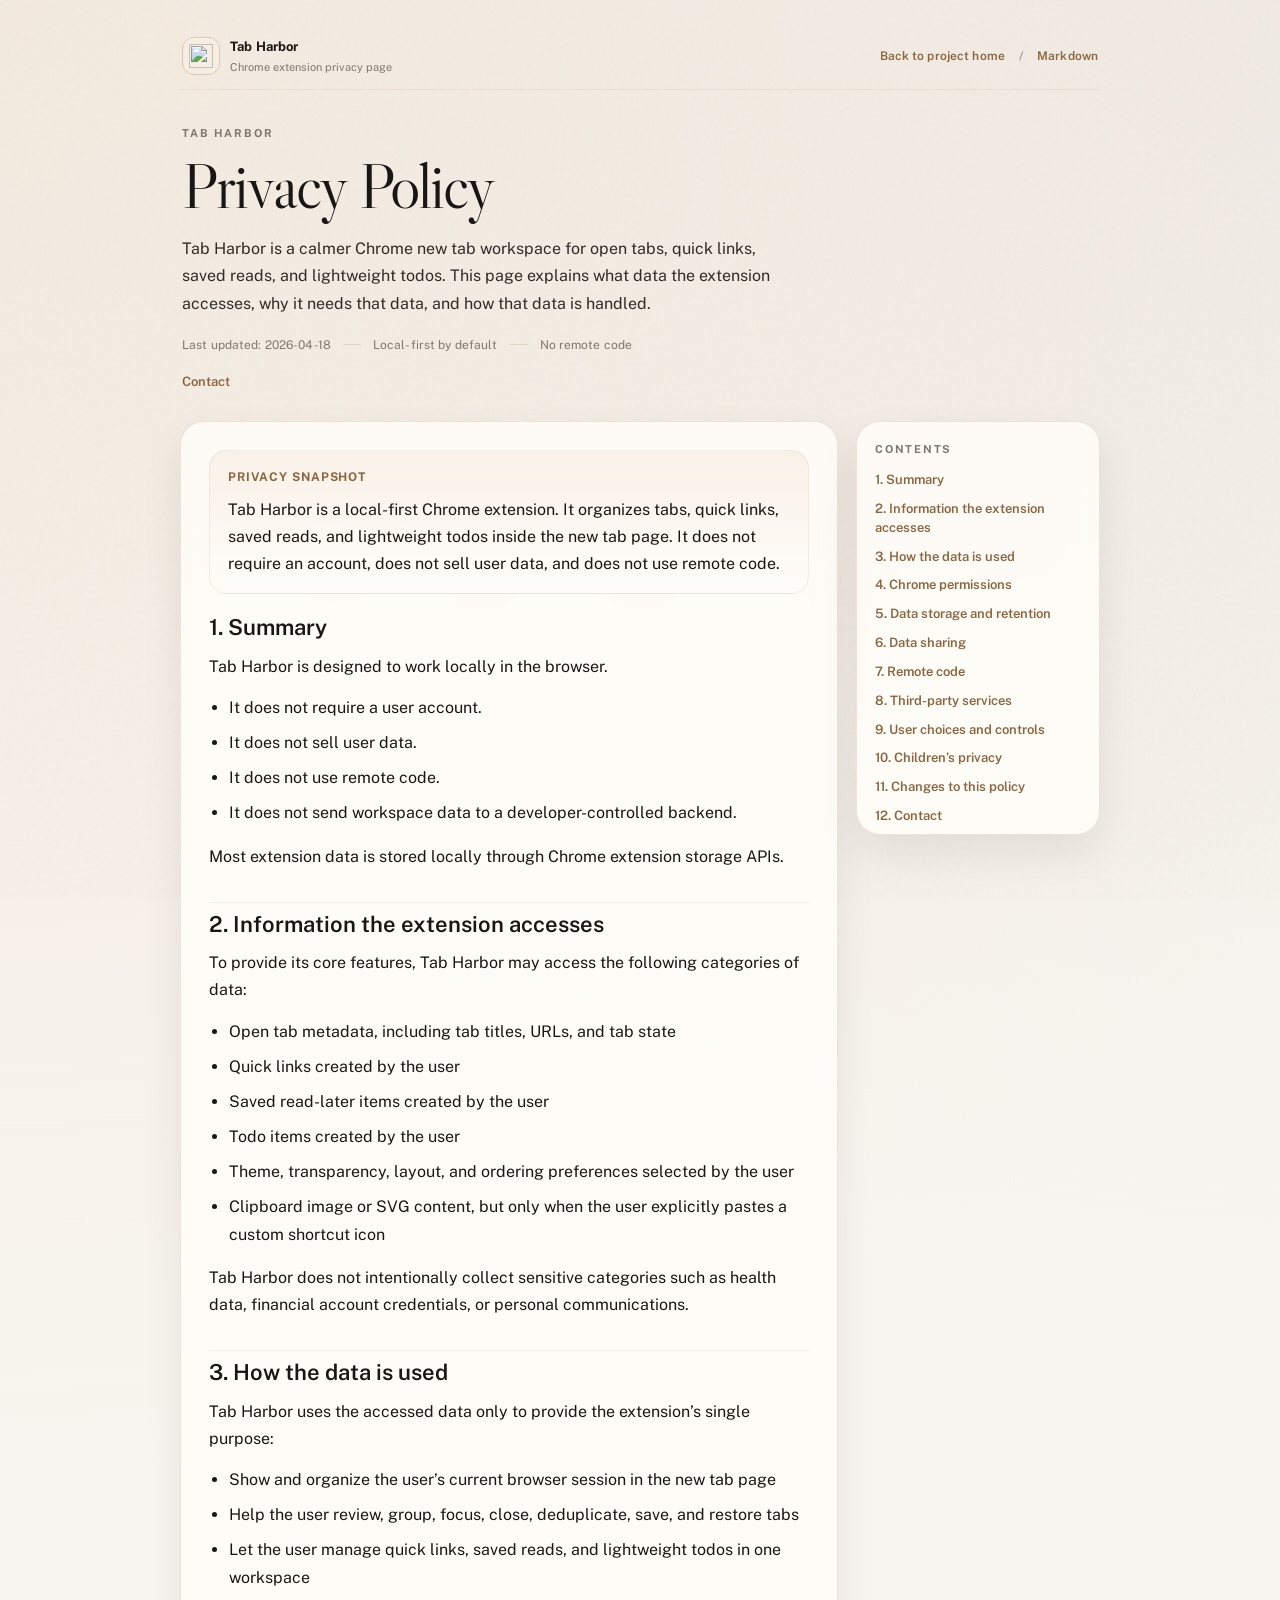
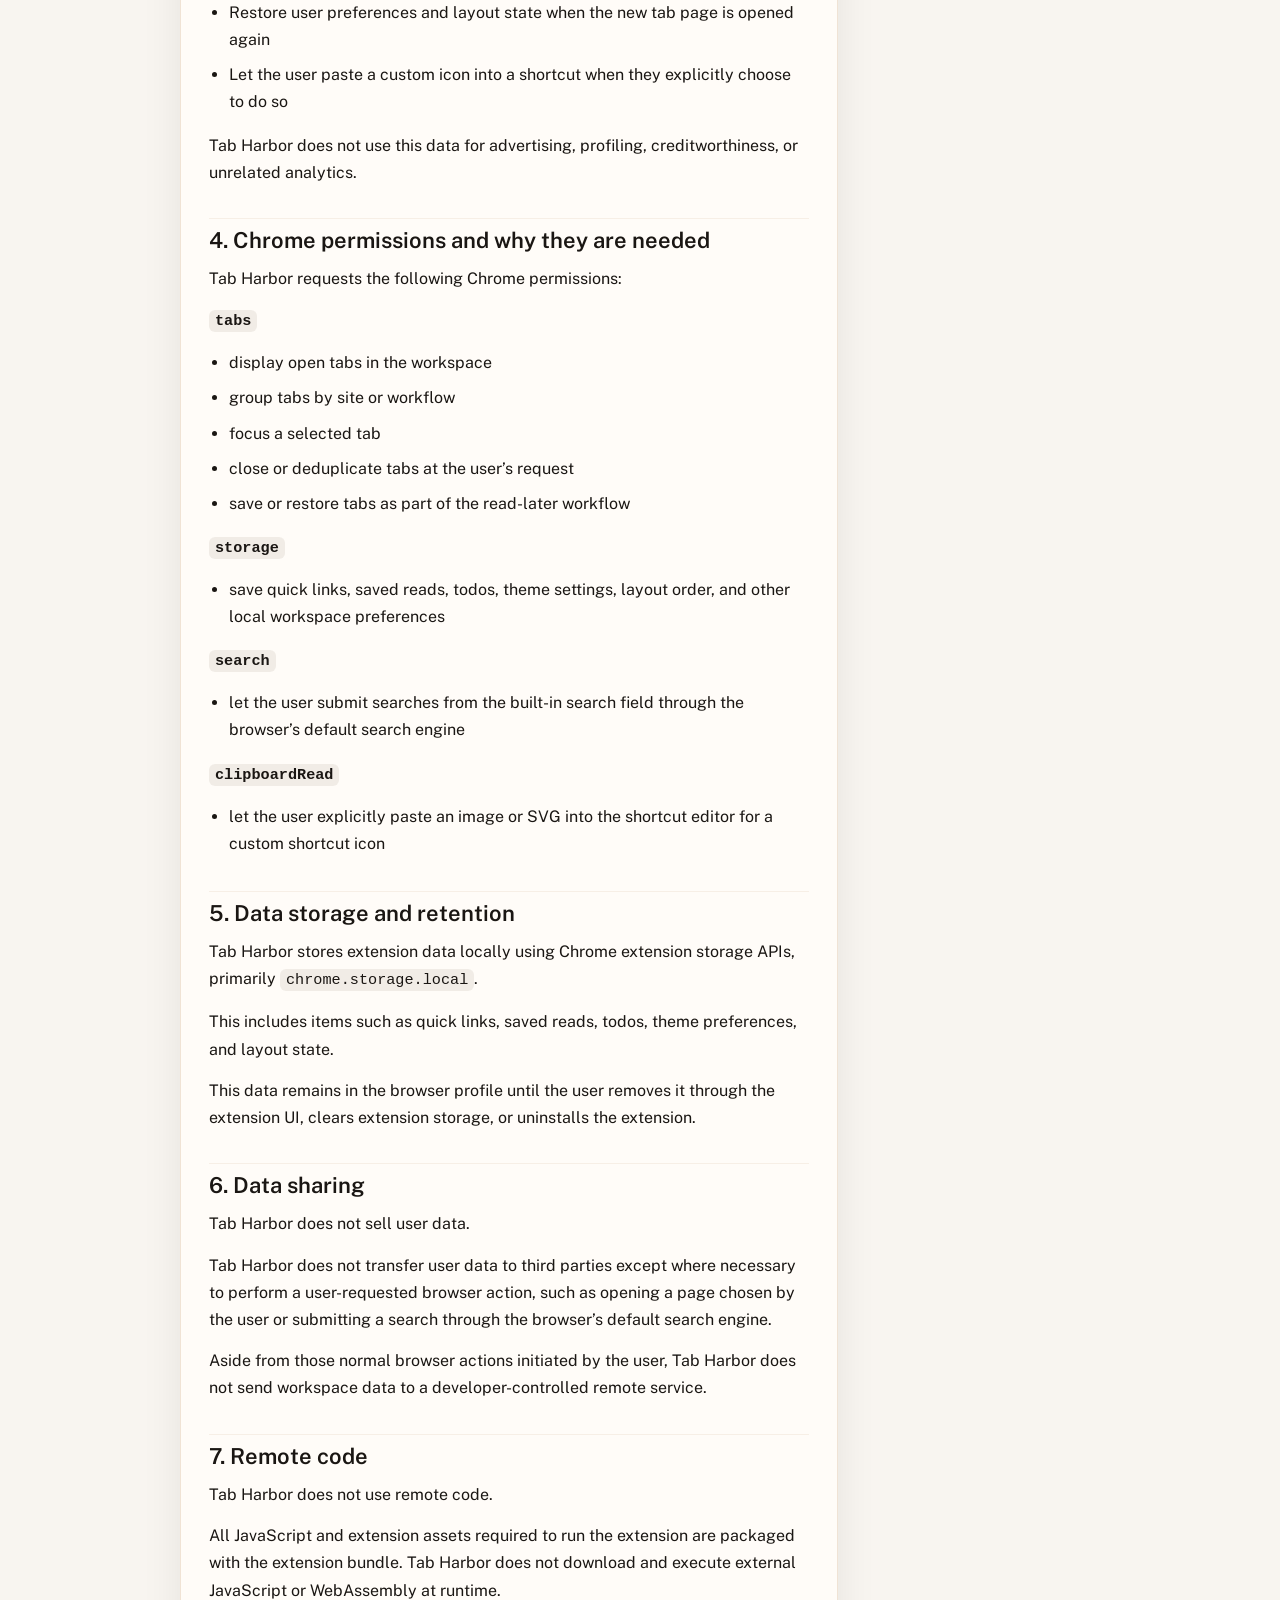
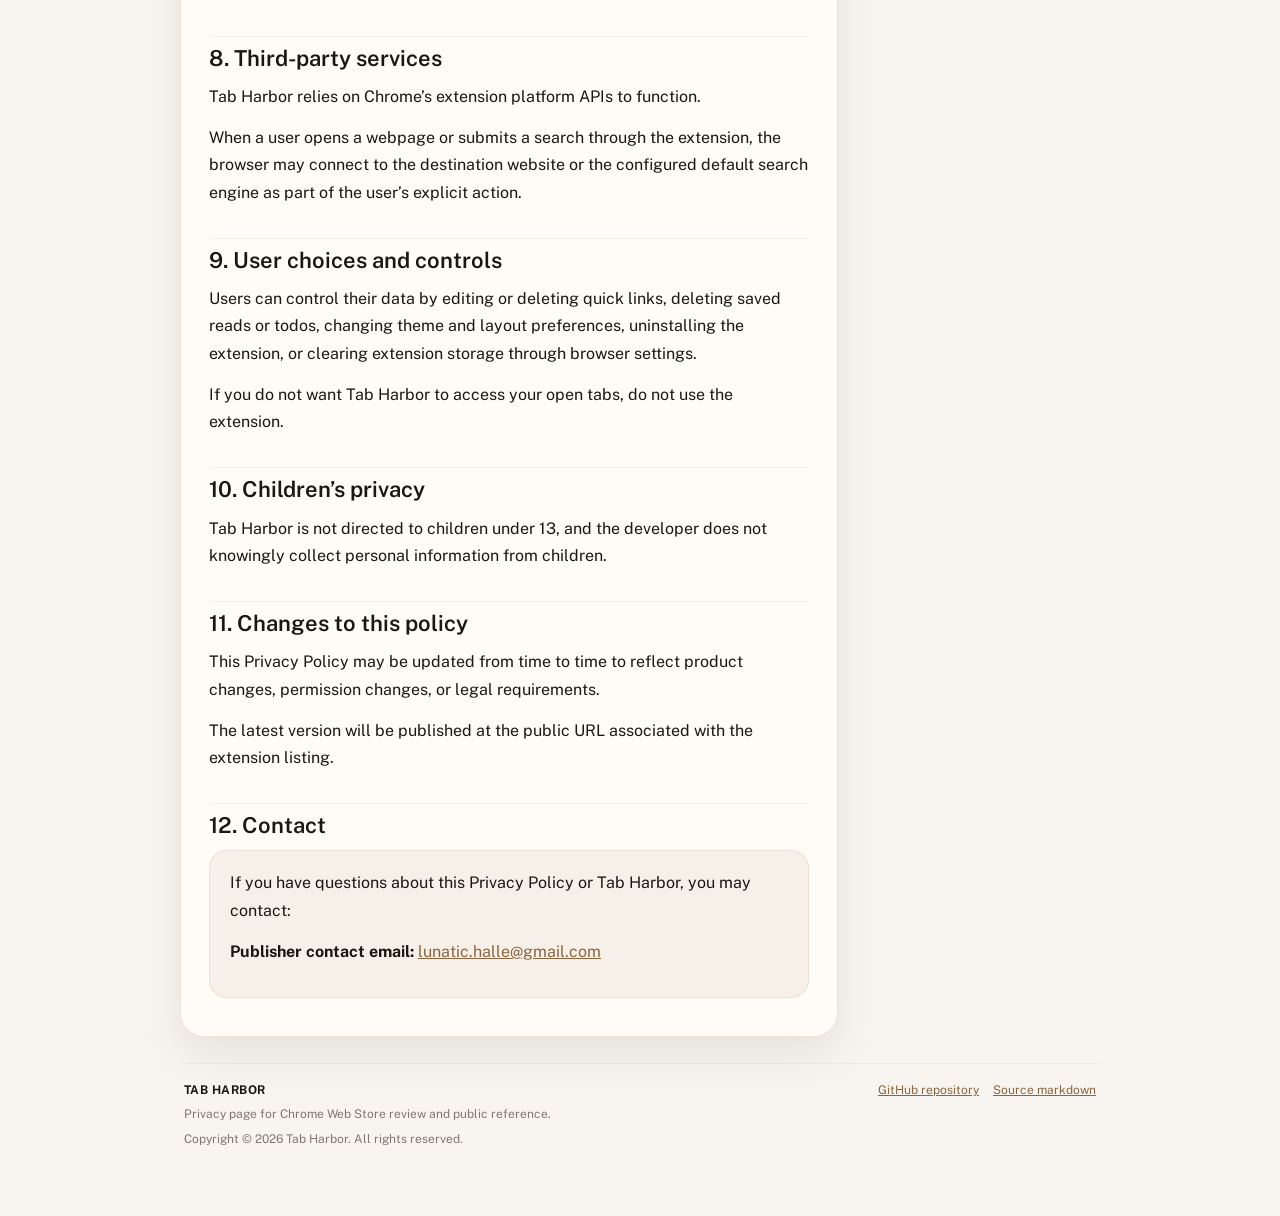
==== privacy.html @ 99d5b96b "Refactor privacy page layout and styles Simplify and reorganize styles and markup for the privacy pa" ====
<!DOCTYPE html>
<html lang="en">
<head>
  <meta charset="UTF-8">
  <meta name="viewport" content="width=device-width, initial-scale=1.0">
  <title>Tab Harbor Privacy Policy</title>
  <meta name="description" content="Privacy Policy for Tab Harbor, a calmer Chrome new tab workspace for tabs, quick links, saved reads, and lightweight todos.">
  <link rel="preconnect" href="https://fonts.googleapis.com">
  <link rel="preconnect" href="https://fonts.gstatic.com" crossorigin>
  <link href="https://fonts.googleapis.com/css2?family=Libre+Caslon+Display&family=Public+Sans:wght@400;500;600;700&display=swap" rel="stylesheet">
  <style>
    :root {
      --ink: #1a1613;
      --paper: #f8f5f0;
      --card: #fffdf9;
      --warm-gray: #e8e2da;
      --muted: #80776f;
      --accent: #8a653f;
      --accent-soft: #f2e7db;
      --accent-border: #d4b396;
      --shadow: 0 18px 42px rgba(26, 22, 19, 0.08);
      --line: rgba(212, 179, 150, 0.24);
    }

    * {
      box-sizing: border-box;
    }

    body {
      margin: 0;
      font-family: "Public Sans", sans-serif;
      color: var(--ink);
      background:
        radial-gradient(circle at top left, rgba(242, 231, 219, 0.8), transparent 34%),
        radial-gradient(circle at top right, rgba(232, 226, 218, 0.55), transparent 28%),
        var(--paper);
      line-height: 1.7;
    }

    body::before {
      content: "";
      position: fixed;
      inset: 0;
      pointer-events: none;
      opacity: 0.04;
      background-image: url("data:image/svg+xml,%3Csvg viewBox='0 0 256 256' xmlns='http://www.w3.org/2000/svg'%3E%3Cfilter id='noise'%3E%3CfeTurbulence type='fractalNoise' baseFrequency='0.85' numOctaves='4' stitchTiles='stitch'/%3E%3C/filter%3E%3Crect width='100%25' height='100%25' filter='url(%23noise)'/%3E%3C/svg%3E");
    }

    .page {
      width: min(920px, calc(100vw - 32px));
      margin: 0 auto;
      padding: 36px 0 72px;
      position: relative;
      z-index: 1;
    }

    .topbar {
      display: flex;
      align-items: center;
      justify-content: space-between;
      gap: 16px;
      margin-bottom: 28px;
      padding: 0 2px 12px;
      border-bottom: 1px solid var(--line);
    }

    .brandmark {
      display: inline-flex;
      align-items: center;
      gap: 10px;
      min-width: 0;
      color: var(--ink);
      text-decoration: none;
    }

    .brandmark-badge {
      width: 38px;
      height: 38px;
      border-radius: 12px;
      background: color-mix(in srgb, var(--accent-soft) 72%, var(--card) 28%);
      border: 1px solid color-mix(in srgb, var(--accent-border) 74%, var(--card) 26%);
      display: inline-flex;
      align-items: center;
      justify-content: center;
      box-shadow: inset 0 1px 0 rgba(255, 255, 255, 0.5);
      flex-shrink: 0;
      overflow: hidden;
    }

    .brandmark-badge img {
      width: 24px;
      height: 24px;
      display: block;
    }

    .brandmark-text {
      display: flex;
      flex-direction: column;
      min-width: 0;
    }

    .brandmark-title {
      font-size: 13px;
      font-weight: 700;
      letter-spacing: 0.01em;
    }

    .brandmark-meta {
      font-size: 11px;
      color: var(--muted);
    }

    .topbar-links {
      display: flex;
      flex-wrap: wrap;
      gap: 10px 14px;
      justify-content: flex-end;
    }

    .topbar-link {
      display: inline-flex;
      align-items: center;
      color: var(--accent);
      text-decoration: none;
      font-size: 12px;
      font-weight: 600;
      letter-spacing: 0.01em;
    }

    .topbar-link + .topbar-link::before {
      content: "/";
      margin-right: 14px;
      color: color-mix(in srgb, var(--muted) 76%, var(--paper) 24%);
    }

    .hero {
      padding: 6px 2px 28px;
    }

    .eyebrow {
      margin: 0 0 14px;
      font-size: 11px;
      letter-spacing: 0.18em;
      text-transform: uppercase;
      color: var(--muted);
      font-weight: 700;
    }

    h1 {
      margin: 0;
      font-family: "Libre Caslon Display", serif;
      font-size: clamp(42px, 7vw, 64px);
      line-height: 0.95;
      font-weight: 400;
      letter-spacing: -0.03em;
    }

    .subtitle {
      margin: 18px 0 0;
      max-width: 60ch;
      font-size: 16px;
      color: color-mix(in srgb, var(--ink) 78%, var(--muted) 22%);
    }

    .meta {
      display: flex;
      flex-wrap: wrap;
      gap: 8px 12px;
      margin-top: 18px;
      color: var(--muted);
      font-size: 12px;
      letter-spacing: 0.01em;
    }

    .meta-item {
      display: inline-flex;
      align-items: center;
      gap: 12px;
    }

    .meta-item + .meta-item::before {
      content: "";
      width: 18px;
      height: 1px;
      background: rgba(212, 179, 150, 0.45);
      transform: translateY(-1px);
    }

    .hero-links {
      display: flex;
      flex-wrap: wrap;
      gap: 10px 14px;
      margin-top: 16px;
    }

    .hero-link {
      color: var(--accent);
      text-decoration: none;
      font-size: 13px;
      font-weight: 600;
    }

    .layout {
      display: grid;
      grid-template-columns: minmax(0, 1fr) 244px;
      gap: 18px;
      align-items: start;
    }

    .card {
      background: rgba(255, 253, 249, 0.9);
      border: 1px solid rgba(212, 179, 150, 0.35);
      border-radius: 24px;
      box-shadow: var(--shadow);
      padding: 28px 28px 12px;
      backdrop-filter: blur(10px);
    }

    .toc-card {
      position: sticky;
      top: 18px;
      padding: 18px 18px 8px;
    }

    .toc-title {
      margin: 0 0 12px;
      font-size: 11px;
      letter-spacing: 0.16em;
      text-transform: uppercase;
      color: var(--muted);
      font-weight: 700;
    }

    .toc {
      display: grid;
      gap: 10px;
    }

    .toc a {
      color: var(--accent);
      text-decoration: none;
      font-size: 13px;
      font-weight: 600;
      line-height: 1.45;
    }

    .toc a:hover,
    .toc a:focus-visible {
      text-decoration: underline;
      text-underline-offset: 3px;
    }

    section {
      padding-bottom: 18px;
      margin-bottom: 8px;
      border-bottom: 1px solid rgba(212, 179, 150, 0.18);
    }

    section:last-of-type {
      border-bottom: none;
    }

    h2 {
      margin: 0 0 12px;
      font-size: 22px;
      line-height: 1.2;
      font-weight: 600;
      color: var(--ink);
    }

    .legal-note {
      margin: 0 0 20px;
      padding: 16px 18px;
      border-radius: 18px;
      border: 1px solid rgba(212, 179, 150, 0.24);
      background: linear-gradient(180deg, rgba(242, 231, 219, 0.54), rgba(255, 253, 249, 0.78));
    }

    .legal-note-title {
      margin: 0 0 8px;
      font-size: 12px;
      font-weight: 700;
      letter-spacing: 0.08em;
      text-transform: uppercase;
      color: var(--accent);
    }

    .legal-note p:last-child {
      margin-bottom: 0;
    }

    p {
      margin: 0 0 14px;
    }

    ul {
      margin: 0 0 16px;
      padding-left: 20px;
    }

    li {
      margin-bottom: 8px;
    }

    code {
      font-family: ui-monospace, SFMono-Regular, Menlo, monospace;
      font-size: 0.95em;
      background: rgba(232, 226, 218, 0.6);
      padding: 2px 6px;
      border-radius: 6px;
    }

    .contact {
      margin-top: 10px;
      padding: 18px 20px;
      border-radius: 18px;
      background: color-mix(in srgb, var(--accent-soft) 58%, var(--card) 42%);
      border: 1px solid rgba(212, 179, 150, 0.28);
    }

    .footer {
      display: grid;
      grid-template-columns: minmax(0, 1fr) auto;
      gap: 14px 20px;
      margin-top: 26px;
      padding: 16px 4px 0;
      border-top: 1px solid rgba(212, 179, 150, 0.2);
      color: var(--muted);
      font-size: 12px;
    }

    .footer-brand {
      display: flex;
      flex-direction: column;
      gap: 4px;
      min-width: 0;
    }

    .footer-title {
      color: var(--ink);
      font-size: 12px;
      font-weight: 700;
      letter-spacing: 0.04em;
      text-transform: uppercase;
    }

    .footer-links {
      display: flex;
      flex-wrap: wrap;
      gap: 10px 14px;
      justify-content: flex-end;
    }

    a {
      color: var(--accent);
    }

    a:hover,
    a:focus-visible {
      text-underline-offset: 3px;
    }

    @media (max-width: 900px) {
      .layout {
        grid-template-columns: 1fr;
      }

      .toc-card {
        position: static;
        order: -1;
      }

      .toc {
        grid-template-columns: repeat(auto-fit, minmax(220px, 1fr));
        gap: 10px 16px;
      }
    }

    @media (max-width: 720px) {
      .page {
        width: min(100vw - 24px, 920px);
        padding: 22px 0 42px;
      }

      .card {
        padding: 22px 20px 8px;
        border-radius: 20px;
      }

      .subtitle {
        font-size: 15px;
      }

      .topbar {
        padding-bottom: 12px;
        align-items: flex-start;
        flex-direction: column;
      }

      .topbar-links {
        justify-content: flex-start;
      }

      .footer {
        grid-template-columns: 1fr;
      }

      .footer-links {
        justify-content: flex-start;
      }
    }
  </style>
</head>
<body>
  <main class="page">
    <div class="topbar">
      <a class="brandmark" href="https://github.com/V-IOLE-T/tab-harbor" target="_blank" rel="noreferrer">
        <span class="brandmark-badge" aria-hidden="true">
          <img src="extension/icons/icon128.png" alt="">
        </span>
        <span class="brandmark-text">
          <span class="brandmark-title">Tab Harbor</span>
          <span class="brandmark-meta">Chrome extension privacy page</span>
        </span>
      </a>
      <div class="topbar-links">
        <a class="topbar-link" href="https://github.com/V-IOLE-T/tab-harbor" target="_blank" rel="noreferrer">Back to project home</a>
        <a class="topbar-link" href="https://github.com/V-IOLE-T/tab-harbor/blob/main/PRIVACY.md" target="_blank" rel="noreferrer">Markdown</a>
      </div>
    </div>

    <header class="hero">
      <p class="eyebrow">Tab Harbor</p>
      <h1>Privacy Policy</h1>
      <p class="subtitle">
        Tab Harbor is a calmer Chrome new tab workspace for open tabs, quick links, saved reads, and lightweight todos.
        This page explains what data the extension accesses, why it needs that data, and how that data is handled.
      </p>
      <div class="meta" aria-label="Policy metadata">
        <span class="meta-item">Last updated: 2026-04-18</span>
        <span class="meta-item">Local-first by default</span>
        <span class="meta-item">No remote code</span>
      </div>
      <div class="hero-links">
        <a class="hero-link" href="#contact">Contact</a>
      </div>
    </header>

    <div class="layout">
      <article class="card">
        <div class="legal-note">
          <p class="legal-note-title">Privacy Snapshot</p>
          <p>Tab Harbor is a local-first Chrome extension. It organizes tabs, quick links, saved reads, and lightweight todos inside the new tab page. It does not require an account, does not sell user data, and does not use remote code.</p>
        </div>

        <section id="summary">
          <h2>1. Summary</h2>
          <p>Tab Harbor is designed to work locally in the browser.</p>
          <ul>
            <li>It does not require a user account.</li>
            <li>It does not sell user data.</li>
            <li>It does not use remote code.</li>
            <li>It does not send workspace data to a developer-controlled backend.</li>
          </ul>
          <p>Most extension data is stored locally through Chrome extension storage APIs.</p>
        </section>

        <section id="data-accessed">
          <h2>2. Information the extension accesses</h2>
          <p>To provide its core features, Tab Harbor may access the following categories of data:</p>
          <ul>
            <li>Open tab metadata, including tab titles, URLs, and tab state</li>
            <li>Quick links created by the user</li>
            <li>Saved read-later items created by the user</li>
            <li>Todo items created by the user</li>
            <li>Theme, transparency, layout, and ordering preferences selected by the user</li>
            <li>Clipboard image or SVG content, but only when the user explicitly pastes a custom shortcut icon</li>
          </ul>
          <p>Tab Harbor does not intentionally collect sensitive categories such as health data, financial account credentials, or personal communications.</p>
        </section>

        <section id="data-use">
          <h2>3. How the data is used</h2>
          <p>Tab Harbor uses the accessed data only to provide the extension’s single purpose:</p>
          <ul>
            <li>Show and organize the user’s current browser session in the new tab page</li>
            <li>Help the user review, group, focus, close, deduplicate, save, and restore tabs</li>
            <li>Let the user manage quick links, saved reads, and lightweight todos in one workspace</li>
            <li>Restore user preferences and layout state when the new tab page is opened again</li>
            <li>Let the user paste a custom icon into a shortcut when they explicitly choose to do so</li>
          </ul>
          <p>Tab Harbor does not use this data for advertising, profiling, creditworthiness, or unrelated analytics.</p>
        </section>

        <section id="permissions">
          <h2>4. Chrome permissions and why they are needed</h2>
          <p>Tab Harbor requests the following Chrome permissions:</p>
          <p><strong><code>tabs</code></strong></p>
          <ul>
            <li>display open tabs in the workspace</li>
            <li>group tabs by site or workflow</li>
            <li>focus a selected tab</li>
            <li>close or deduplicate tabs at the user’s request</li>
            <li>save or restore tabs as part of the read-later workflow</li>
          </ul>
          <p><strong><code>storage</code></strong></p>
          <ul>
            <li>save quick links, saved reads, todos, theme settings, layout order, and other local workspace preferences</li>
          </ul>
          <p><strong><code>search</code></strong></p>
          <ul>
            <li>let the user submit searches from the built-in search field through the browser’s default search engine</li>
          </ul>
          <p><strong><code>clipboardRead</code></strong></p>
          <ul>
            <li>let the user explicitly paste an image or SVG into the shortcut editor for a custom shortcut icon</li>
          </ul>
        </section>

        <section id="storage">
          <h2>5. Data storage and retention</h2>
          <p>Tab Harbor stores extension data locally using Chrome extension storage APIs, primarily <code>chrome.storage.local</code>.</p>
          <p>This includes items such as quick links, saved reads, todos, theme preferences, and layout state.</p>
          <p>This data remains in the browser profile until the user removes it through the extension UI, clears extension storage, or uninstalls the extension.</p>
        </section>

        <section id="sharing">
          <h2>6. Data sharing</h2>
          <p>Tab Harbor does not sell user data.</p>
          <p>Tab Harbor does not transfer user data to third parties except where necessary to perform a user-requested browser action, such as opening a page chosen by the user or submitting a search through the browser’s default search engine.</p>
          <p>Aside from those normal browser actions initiated by the user, Tab Harbor does not send workspace data to a developer-controlled remote service.</p>
        </section>

        <section id="remote-code">
          <h2>7. Remote code</h2>
          <p>Tab Harbor does not use remote code.</p>
          <p>All JavaScript and extension assets required to run the extension are packaged with the extension bundle. Tab Harbor does not download and execute external JavaScript or WebAssembly at runtime.</p>
        </section>

        <section id="third-party">
          <h2>8. Third-party services</h2>
          <p>Tab Harbor relies on Chrome’s extension platform APIs to function.</p>
          <p>When a user opens a webpage or submits a search through the extension, the browser may connect to the destination website or the configured default search engine as part of the user’s explicit action.</p>
        </section>

        <section id="choices">
          <h2>9. User choices and controls</h2>
          <p>Users can control their data by editing or deleting quick links, deleting saved reads or todos, changing theme and layout preferences, uninstalling the extension, or clearing extension storage through browser settings.</p>
          <p>If you do not want Tab Harbor to access your open tabs, do not use the extension.</p>
        </section>

        <section id="children">
          <h2>10. Children’s privacy</h2>
          <p>Tab Harbor is not directed to children under 13, and the developer does not knowingly collect personal information from children.</p>
        </section>

        <section id="changes">
          <h2>11. Changes to this policy</h2>
          <p>This Privacy Policy may be updated from time to time to reflect product changes, permission changes, or legal requirements.</p>
          <p>The latest version will be published at the public URL associated with the extension listing.</p>
        </section>

        <section id="contact">
          <h2>12. Contact</h2>
          <div class="contact">
            <p>If you have questions about this Privacy Policy or Tab Harbor, you may contact:</p>
            <p><strong>Publisher contact email:</strong> <a href="mailto:lunatic.halle@gmail.com">lunatic.halle@gmail.com</a></p>
          </div>
        </section>
      </article>

      <aside class="card toc-card">
        <p class="toc-title">Contents</p>
        <nav class="toc" aria-label="Table of contents">
          <a href="#summary">1. Summary</a>
          <a href="#data-accessed">2. Information the extension accesses</a>
          <a href="#data-use">3. How the data is used</a>
          <a href="#permissions">4. Chrome permissions</a>
          <a href="#storage">5. Data storage and retention</a>
          <a href="#sharing">6. Data sharing</a>
          <a href="#remote-code">7. Remote code</a>
          <a href="#third-party">8. Third-party services</a>
          <a href="#choices">9. User choices and controls</a>
          <a href="#children">10. Children’s privacy</a>
          <a href="#changes">11. Changes to this policy</a>
          <a href="#contact">12. Contact</a>
        </nav>
      </aside>
    </div>

    <footer class="footer">
      <div class="footer-brand">
        <span class="footer-title">Tab Harbor</span>
        <span>Privacy page for Chrome Web Store review and public reference.</span>
        <span>Copyright © 2026 Tab Harbor. All rights reserved.</span>
      </div>
      <div class="footer-links">
        <a href="https://github.com/V-IOLE-T/tab-harbor" target="_blank" rel="noreferrer">GitHub repository</a>
        <a href="https://github.com/V-IOLE-T/tab-harbor/blob/main/PRIVACY.md" target="_blank" rel="noreferrer">Source markdown</a>
      </div>
    </footer>
  </main>
</body>
</html>
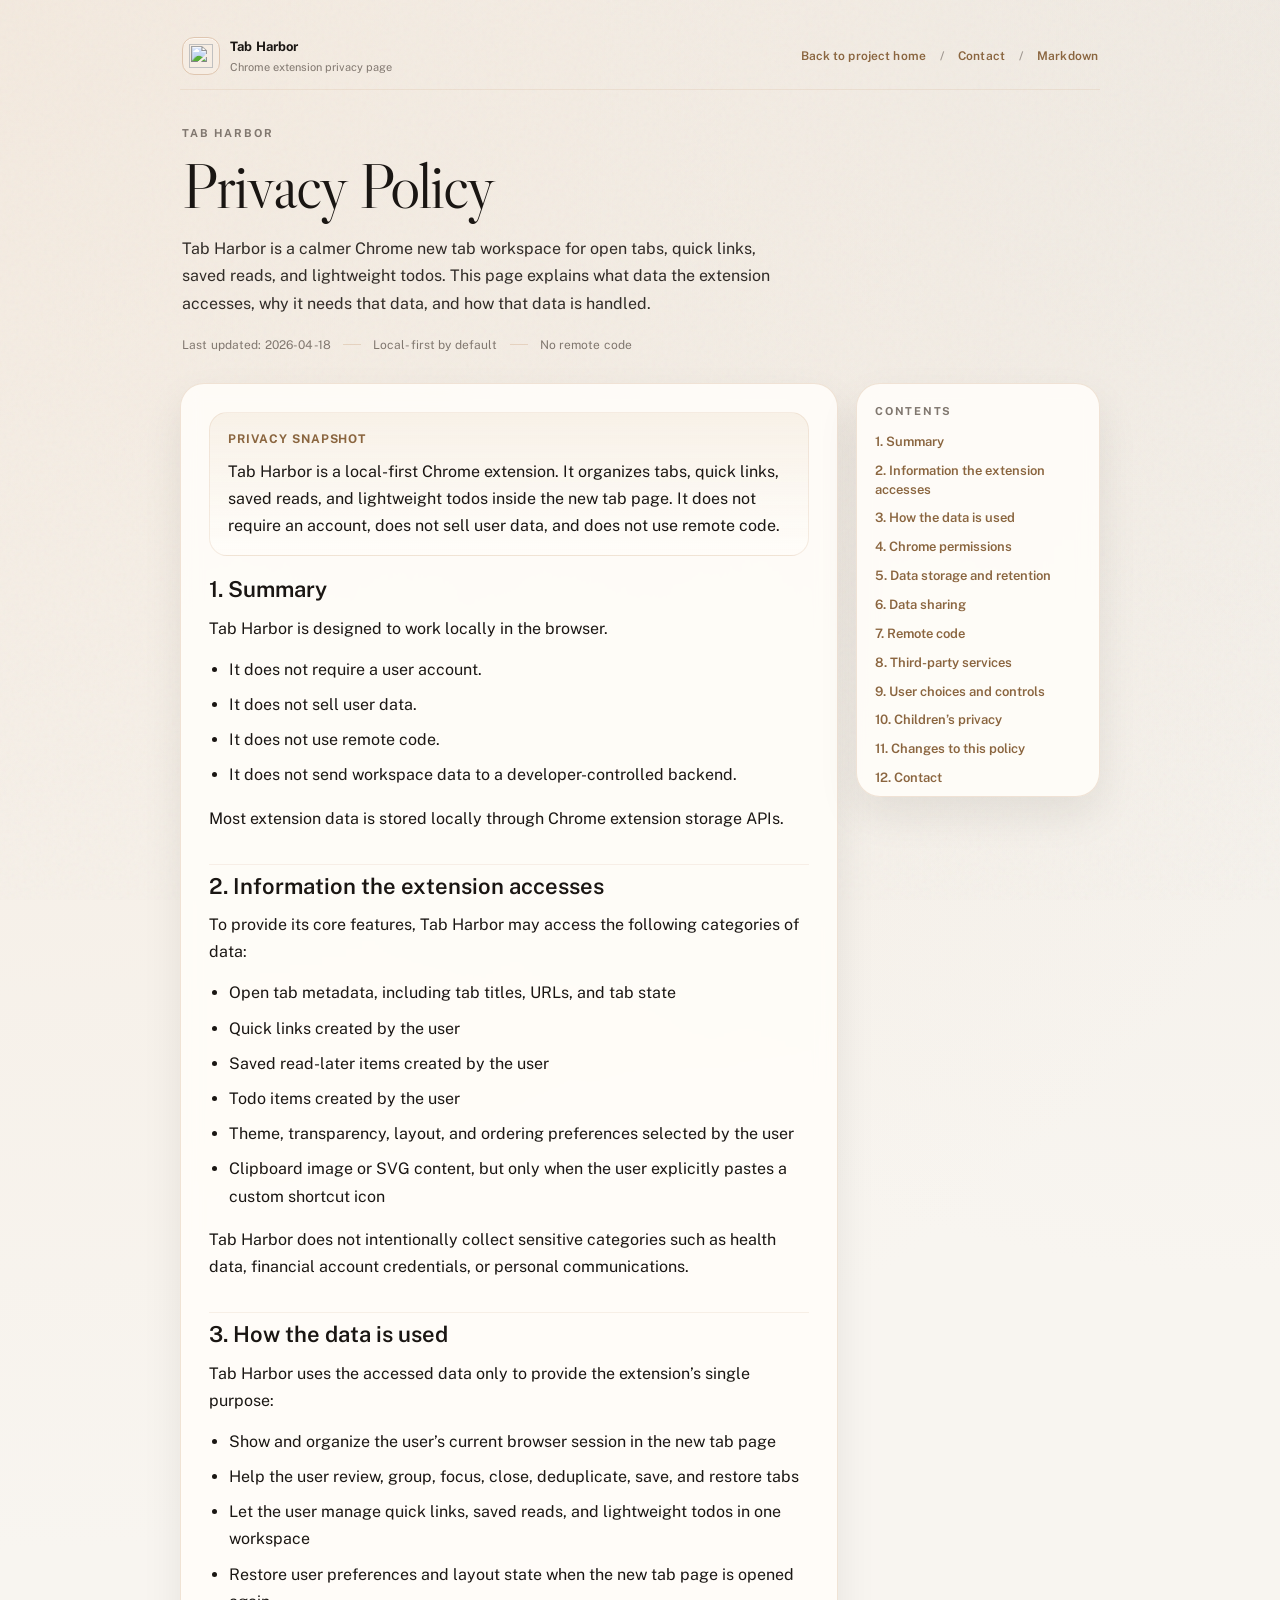
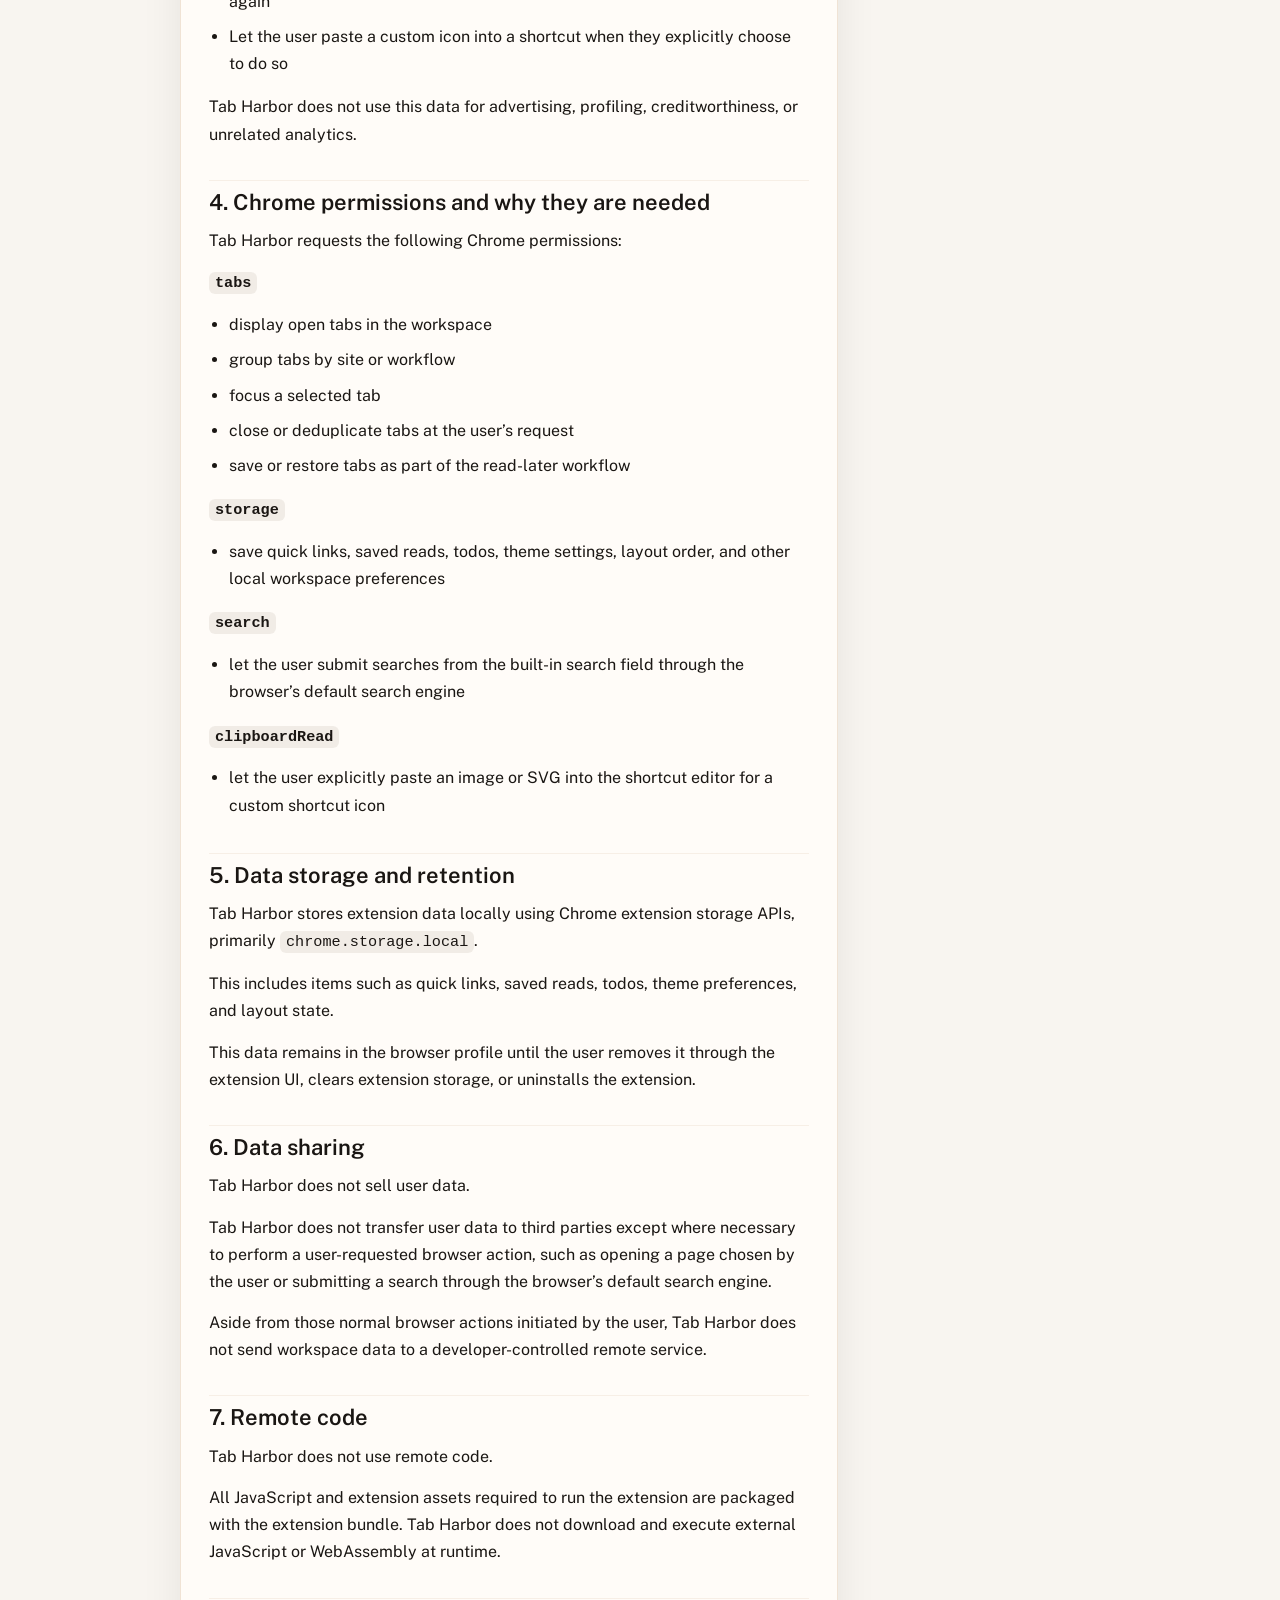
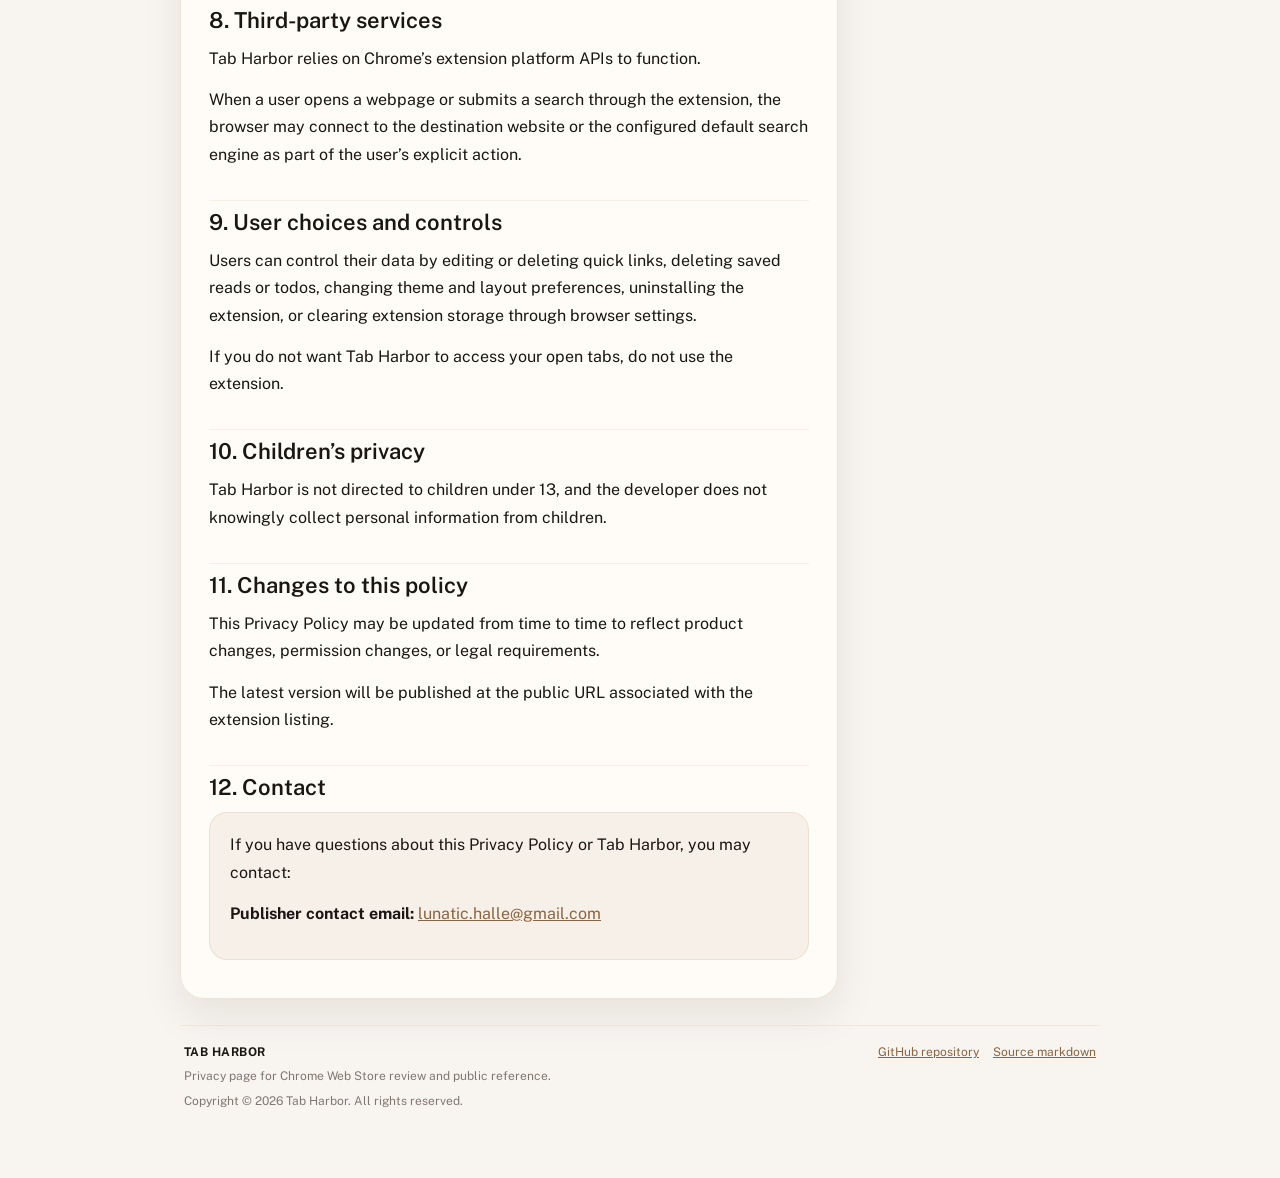
==== commit 64cf1058: "Move Contact link to topbar and remove hero-links Remove the .hero-links CSS and the hero-links bloc" ====
--- a/privacy.html
+++ b/privacy.html
@@ -186,20 +186,6 @@
       transform: translateY(-1px);
     }
 
-    .hero-links {
-      display: flex;
-      flex-wrap: wrap;
-      gap: 10px 14px;
-      margin-top: 16px;
-    }
-
-    .hero-link {
-      color: var(--accent);
-      text-decoration: none;
-      font-size: 13px;
-      font-weight: 600;
-    }
-
     .layout {
       display: grid;
       grid-template-columns: minmax(0, 1fr) 244px;
@@ -425,6 +411,7 @@
       </a>
       <div class="topbar-links">
         <a class="topbar-link" href="https://github.com/V-IOLE-T/tab-harbor" target="_blank" rel="noreferrer">Back to project home</a>
+        <a class="topbar-link" href="#contact">Contact</a>
         <a class="topbar-link" href="https://github.com/V-IOLE-T/tab-harbor/blob/main/PRIVACY.md" target="_blank" rel="noreferrer">Markdown</a>
       </div>
     </div>
@@ -440,9 +427,6 @@
         <span class="meta-item">Last updated: 2026-04-18</span>
         <span class="meta-item">Local-first by default</span>
         <span class="meta-item">No remote code</span>
-      </div>
-      <div class="hero-links">
-        <a class="hero-link" href="#contact">Contact</a>
       </div>
     </header>
 
